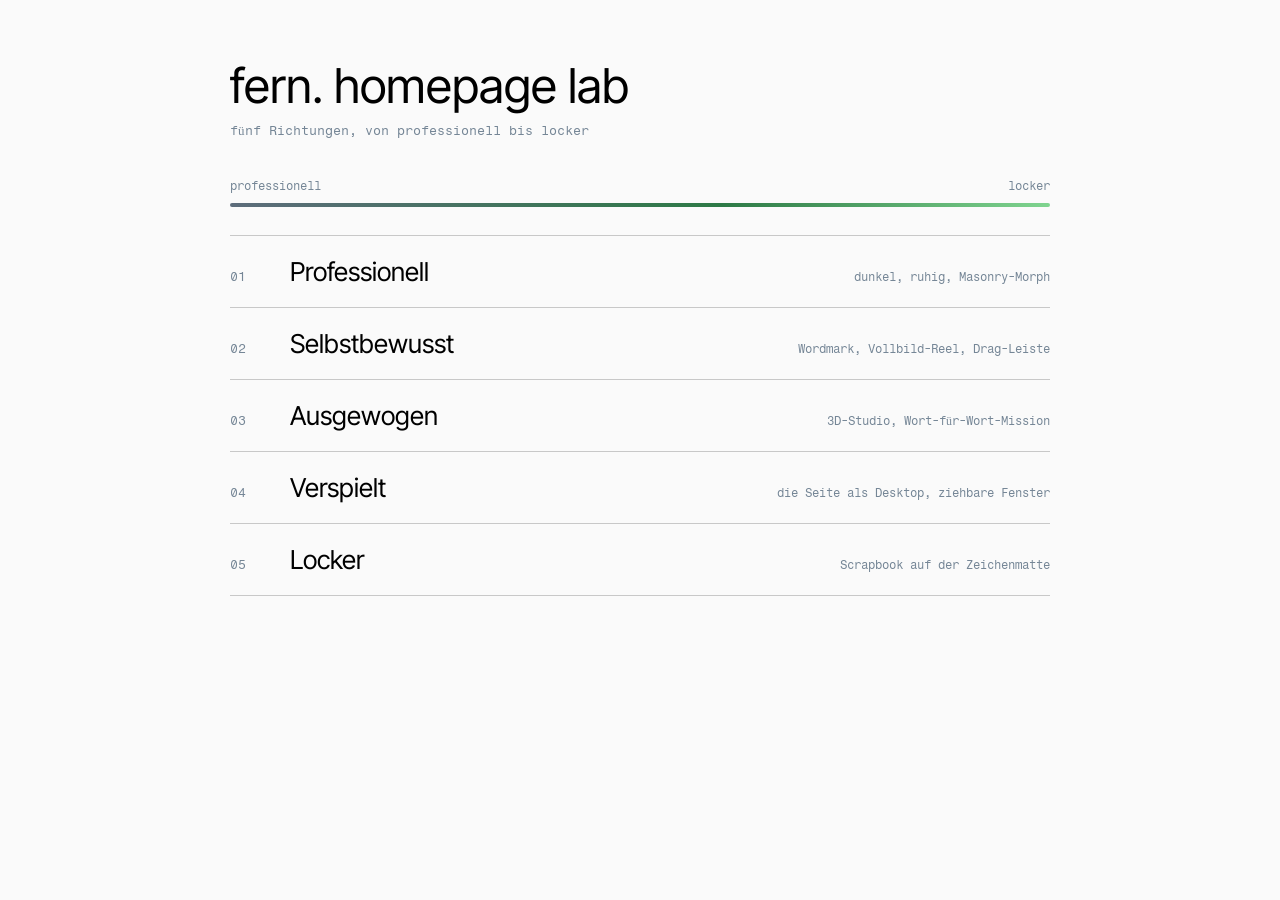
==== fern/index.html @ 5329fa19 "Add the fern homepage concepts under /fern Five directions from professional to playful, with Fern's" ====
<!doctype html><html lang="en"><head><meta charset="utf-8"><meta name="robots" content="noindex,nofollow"><meta name="viewport" content="width=device-width,initial-scale=1"><title>fern. Homepage Lab</title>
<link rel="icon" href="assets/logos/favicon.svg">
<style>@font-face{font-family:IT;src:url(assets/fonts/6936bc85618aec2cd1791e7c_InterTight-Regular.woff2);font-display:swap}@font-face{font-family:FM;src:url(assets/fonts/6936bc85d95490202197f795_FragmentMono-Regular.woff2);font-display:swap}
:root{--bg:#fafafa;--ink:#000;--mute:#758696;--line:#c8c8c8;--fern:#2d7a46}
body{margin:0;background:var(--bg);color:var(--ink);font-family:IT,system-ui;padding:56px 16px}main{max-width:820px;margin:auto}
h1{font-weight:400;font-size:clamp(32px,6vw,48px);margin:0 0 8px}p.sub{font-family:FM;font-size:13px;color:var(--mute);margin:0 0 40px}
.scale{display:flex;justify-content:space-between;font-family:FM;font-size:12px;color:var(--mute);margin-bottom:10px}
.bar{height:4px;border-radius:2px;background:linear-gradient(90deg,#5d6c7b,var(--fern) 60%,#7fd48f);margin-bottom:28px}
a{display:grid;grid-template-columns:48px 1fr auto;align-items:baseline;gap:12px;padding:20px 0;border-top:1px solid var(--line);color:inherit;text-decoration:none}
a:last-child{border-bottom:1px solid var(--line)}a:hover .t,a:focus-visible .t{color:var(--fern)}a:focus-visible{outline:2px solid var(--fern);outline-offset:4px}
.n{font-family:FM;font-size:13px;color:var(--mute)}.t{font-size:clamp(20px,3.4vw,26px);transition:color .2s}.d{font-family:FM;font-size:12px;color:var(--mute);text-align:right}
@media (max-width:560px){a{grid-template-columns:36px 1fr}.d{grid-column:2;text-align:left}}</style></head>
<body><main><h1>fern. homepage lab</h1><p class="sub">fünf Richtungen, von professionell bis locker</p>
<div class="scale"><span>professionell</span><span>locker</span></div><div class="bar"></div>
<a href="01-professionell/"><span class="n">01</span><span class="t">Professionell</span><span class="d">dunkel, ruhig, Masonry-Morph</span></a>
<a href="02-selbstbewusst/"><span class="n">02</span><span class="t">Selbstbewusst</span><span class="d">Wordmark, Vollbild-Reel, Drag-Leiste</span></a>
<a href="03-ausgewogen/"><span class="n">03</span><span class="t">Ausgewogen</span><span class="d">3D-Studio, Wort-für-Wort-Mission</span></a>
<a href="04-verspielt/"><span class="n">04</span><span class="t">Verspielt</span><span class="d">die Seite als Desktop, ziehbare Fenster</span></a>
<a href="05-locker/"><span class="n">05</span><span class="t">Locker</span><span class="d">Scrapbook auf der Zeichenmatte</span></a>
</main></body></html>
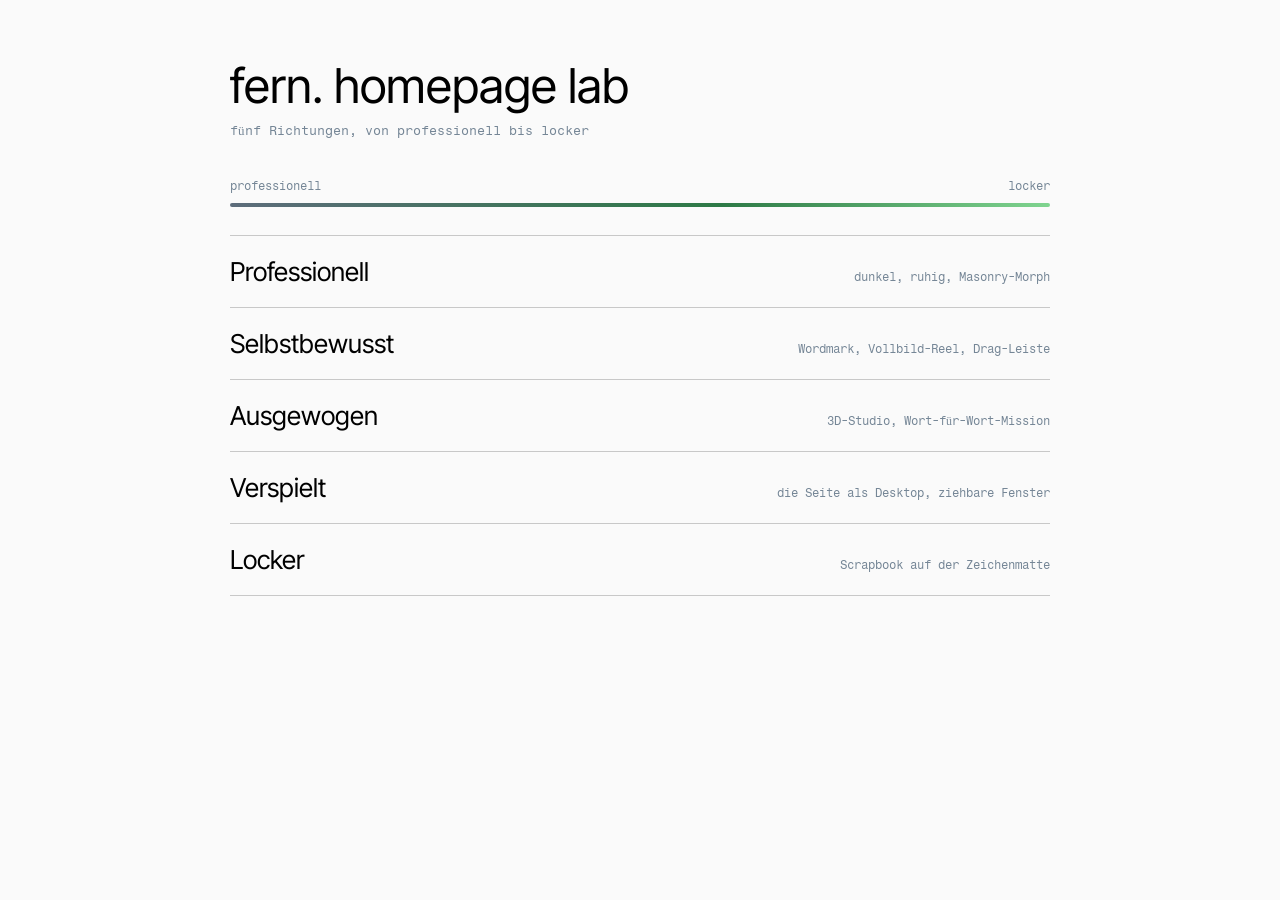
==== commit 9ca65f75: "Drop the numbers from the fern concept URLs Co-Authored-By: Claude Opus 5.5 (1M context) <noreply@an" ====
--- a/fern/index.html
+++ b/fern/index.html
@@ -6,15 +6,15 @@
 h1{font-weight:400;font-size:clamp(32px,6vw,48px);margin:0 0 8px}p.sub{font-family:FM;font-size:13px;color:var(--mute);margin:0 0 40px}
 .scale{display:flex;justify-content:space-between;font-family:FM;font-size:12px;color:var(--mute);margin-bottom:10px}
 .bar{height:4px;border-radius:2px;background:linear-gradient(90deg,#5d6c7b,var(--fern) 60%,#7fd48f);margin-bottom:28px}
-a{display:grid;grid-template-columns:48px 1fr auto;align-items:baseline;gap:12px;padding:20px 0;border-top:1px solid var(--line);color:inherit;text-decoration:none}
+a{display:grid;grid-template-columns:1fr auto;align-items:baseline;gap:12px;padding:20px 0;border-top:1px solid var(--line);color:inherit;text-decoration:none}
 a:last-child{border-bottom:1px solid var(--line)}a:hover .t,a:focus-visible .t{color:var(--fern)}a:focus-visible{outline:2px solid var(--fern);outline-offset:4px}
 .n{font-family:FM;font-size:13px;color:var(--mute)}.t{font-size:clamp(20px,3.4vw,26px);transition:color .2s}.d{font-family:FM;font-size:12px;color:var(--mute);text-align:right}
-@media (max-width:560px){a{grid-template-columns:36px 1fr}.d{grid-column:2;text-align:left}}</style></head>
+@media (max-width:560px){a{grid-template-columns:1fr}.d{grid-column:1;text-align:left}}</style></head>
 <body><main><h1>fern. homepage lab</h1><p class="sub">fünf Richtungen, von professionell bis locker</p>
 <div class="scale"><span>professionell</span><span>locker</span></div><div class="bar"></div>
-<a href="01-professionell/"><span class="n">01</span><span class="t">Professionell</span><span class="d">dunkel, ruhig, Masonry-Morph</span></a>
-<a href="02-selbstbewusst/"><span class="n">02</span><span class="t">Selbstbewusst</span><span class="d">Wordmark, Vollbild-Reel, Drag-Leiste</span></a>
-<a href="03-ausgewogen/"><span class="n">03</span><span class="t">Ausgewogen</span><span class="d">3D-Studio, Wort-für-Wort-Mission</span></a>
-<a href="04-verspielt/"><span class="n">04</span><span class="t">Verspielt</span><span class="d">die Seite als Desktop, ziehbare Fenster</span></a>
-<a href="05-locker/"><span class="n">05</span><span class="t">Locker</span><span class="d">Scrapbook auf der Zeichenmatte</span></a>
+<a href="professionell/"><span class="t">Professionell</span><span class="d">dunkel, ruhig, Masonry-Morph</span></a>
+<a href="selbstbewusst/"><span class="t">Selbstbewusst</span><span class="d">Wordmark, Vollbild-Reel, Drag-Leiste</span></a>
+<a href="ausgewogen/"><span class="t">Ausgewogen</span><span class="d">3D-Studio, Wort-für-Wort-Mission</span></a>
+<a href="verspielt/"><span class="t">Verspielt</span><span class="d">die Seite als Desktop, ziehbare Fenster</span></a>
+<a href="locker/"><span class="t">Locker</span><span class="d">Scrapbook auf der Zeichenmatte</span></a>
 </main></body></html>
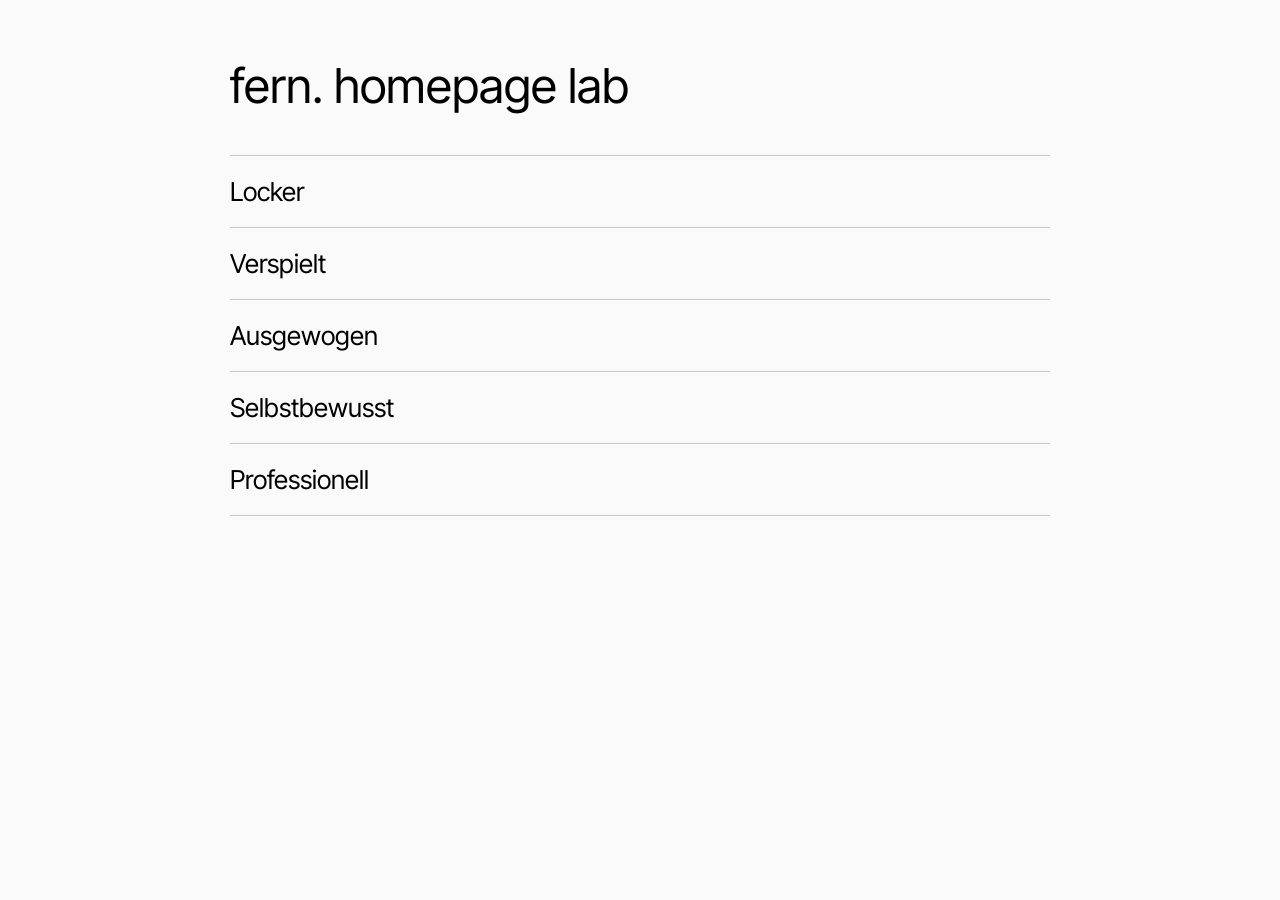
==== commit 3361d2eb: "Order the fern overview from playful to professional and strip it down Co-Authored-By: Claude Opus 5" ====
--- a/fern/index.html
+++ b/fern/index.html
@@ -1,20 +1,15 @@
 <!doctype html><html lang="en"><head><meta charset="utf-8"><meta name="robots" content="noindex,nofollow"><meta name="viewport" content="width=device-width,initial-scale=1"><title>fern. Homepage Lab</title>
 <link rel="icon" href="assets/logos/favicon.svg">
-<style>@font-face{font-family:IT;src:url(assets/fonts/6936bc85618aec2cd1791e7c_InterTight-Regular.woff2);font-display:swap}@font-face{font-family:FM;src:url(assets/fonts/6936bc85d95490202197f795_FragmentMono-Regular.woff2);font-display:swap}
-:root{--bg:#fafafa;--ink:#000;--mute:#758696;--line:#c8c8c8;--fern:#2d7a46}
+<style>@font-face{font-family:IT;src:url(assets/fonts/6936bc85618aec2cd1791e7c_InterTight-Regular.woff2);font-display:swap}
+:root{--bg:#fafafa;--ink:#000;--line:#c8c8c8;--fern:#2d7a46}
 body{margin:0;background:var(--bg);color:var(--ink);font-family:IT,system-ui;padding:56px 16px}main{max-width:820px;margin:auto}
-h1{font-weight:400;font-size:clamp(32px,6vw,48px);margin:0 0 8px}p.sub{font-family:FM;font-size:13px;color:var(--mute);margin:0 0 40px}
-.scale{display:flex;justify-content:space-between;font-family:FM;font-size:12px;color:var(--mute);margin-bottom:10px}
-.bar{height:4px;border-radius:2px;background:linear-gradient(90deg,#5d6c7b,var(--fern) 60%,#7fd48f);margin-bottom:28px}
-a{display:grid;grid-template-columns:1fr auto;align-items:baseline;gap:12px;padding:20px 0;border-top:1px solid var(--line);color:inherit;text-decoration:none}
-a:last-child{border-bottom:1px solid var(--line)}a:hover .t,a:focus-visible .t{color:var(--fern)}a:focus-visible{outline:2px solid var(--fern);outline-offset:4px}
-.n{font-family:FM;font-size:13px;color:var(--mute)}.t{font-size:clamp(20px,3.4vw,26px);transition:color .2s}.d{font-family:FM;font-size:12px;color:var(--mute);text-align:right}
-@media (max-width:560px){a{grid-template-columns:1fr}.d{grid-column:1;text-align:left}}</style></head>
-<body><main><h1>fern. homepage lab</h1><p class="sub">fünf Richtungen, von professionell bis locker</p>
-<div class="scale"><span>professionell</span><span>locker</span></div><div class="bar"></div>
-<a href="professionell/"><span class="t">Professionell</span><span class="d">dunkel, ruhig, Masonry-Morph</span></a>
-<a href="selbstbewusst/"><span class="t">Selbstbewusst</span><span class="d">Wordmark, Vollbild-Reel, Drag-Leiste</span></a>
-<a href="ausgewogen/"><span class="t">Ausgewogen</span><span class="d">3D-Studio, Wort-für-Wort-Mission</span></a>
-<a href="verspielt/"><span class="t">Verspielt</span><span class="d">die Seite als Desktop, ziehbare Fenster</span></a>
-<a href="locker/"><span class="t">Locker</span><span class="d">Scrapbook auf der Zeichenmatte</span></a>
+h1{font-weight:400;font-size:clamp(32px,6vw,48px);margin:0 0 40px}
+a{display:block;padding:20px 0;border-top:1px solid var(--line);color:inherit;text-decoration:none;font-size:clamp(20px,3.4vw,26px);transition:color .2s}
+a:last-child{border-bottom:1px solid var(--line)}a:hover,a:focus-visible{color:var(--fern)}a:focus-visible{outline:2px solid var(--fern);outline-offset:4px}</style></head>
+<body><main><h1>fern. homepage lab</h1>
+<a href="locker/">Locker</a>
+<a href="verspielt/">Verspielt</a>
+<a href="ausgewogen/">Ausgewogen</a>
+<a href="selbstbewusst/">Selbstbewusst</a>
+<a href="professionell/">Professionell</a>
 </main></body></html>
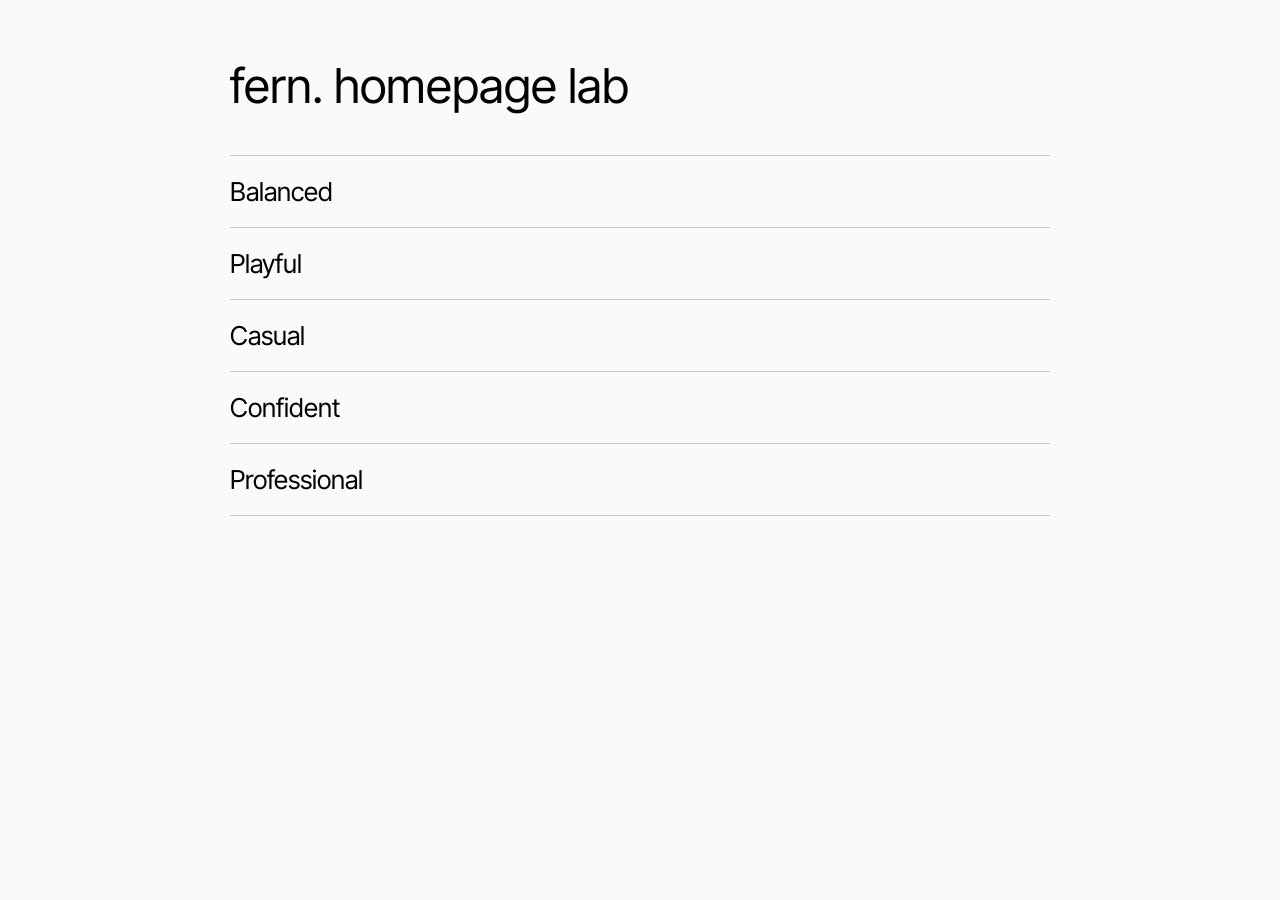
==== commit 62a7badf: "Give the fern overview English titles and lead with Balanced Co-Authored-By: Claude Opus 5.5 (1M con" ====
--- a/fern/index.html
+++ b/fern/index.html
@@ -7,9 +7,9 @@
 a{display:block;padding:20px 0;border-top:1px solid var(--line);color:inherit;text-decoration:none;font-size:clamp(20px,3.4vw,26px);transition:color .2s}
 a:last-child{border-bottom:1px solid var(--line)}a:hover,a:focus-visible{color:var(--fern)}a:focus-visible{outline:2px solid var(--fern);outline-offset:4px}</style></head>
 <body><main><h1>fern. homepage lab</h1>
-<a href="locker/">Locker</a>
-<a href="verspielt/">Verspielt</a>
-<a href="ausgewogen/">Ausgewogen</a>
-<a href="selbstbewusst/">Selbstbewusst</a>
-<a href="professionell/">Professionell</a>
+<a href="ausgewogen/">Balanced</a>
+<a href="verspielt/">Playful</a>
+<a href="locker/">Casual</a>
+<a href="selbstbewusst/">Confident</a>
+<a href="professionell/">Professional</a>
 </main></body></html>
